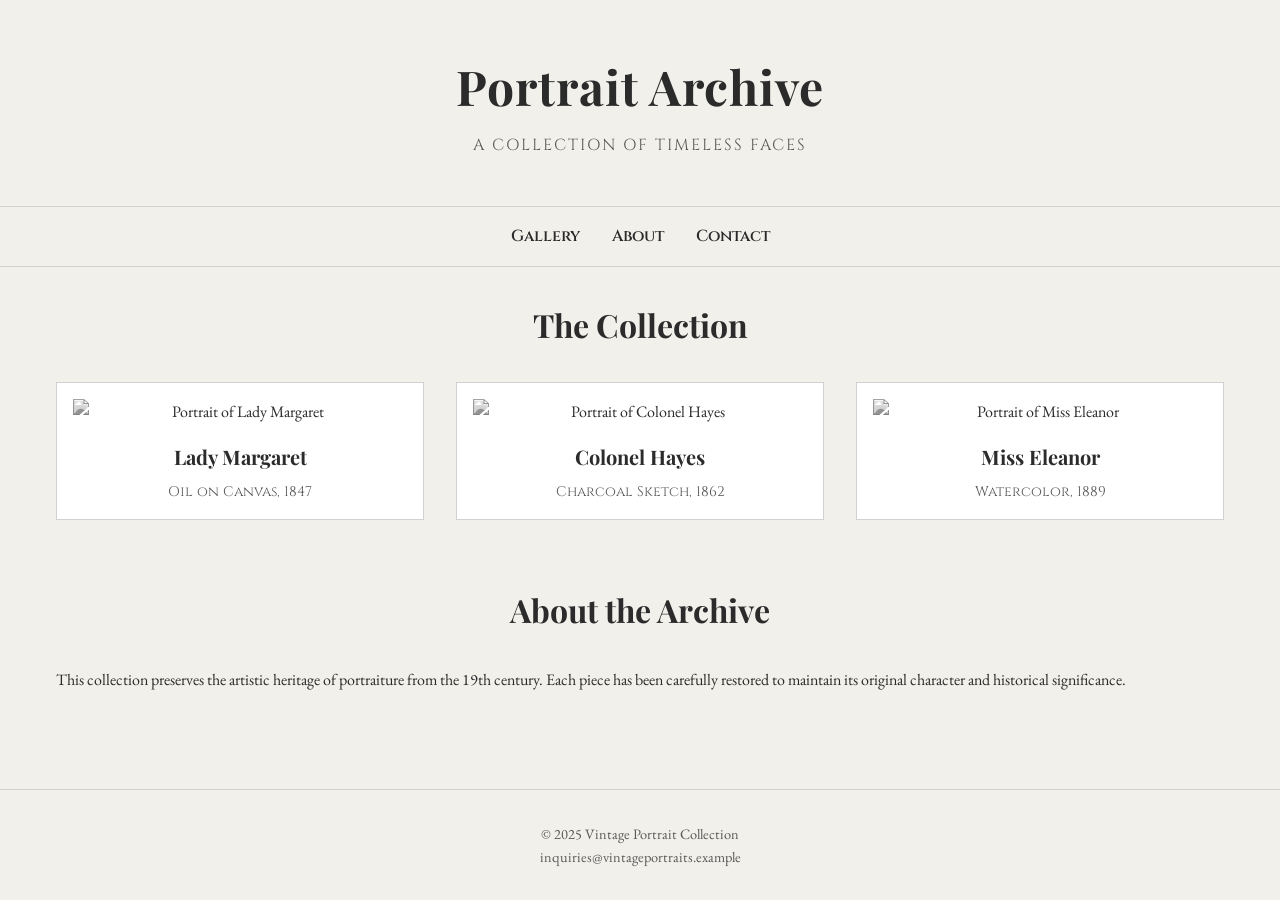
==== vintage/portraits/index.html @ 26192b3a "Add financial and vintage project directories" ====
<!DOCTYPE html>
<html lang="en">
<head>
    <meta charset="UTF-8">
    <meta name="viewport" content="width=device-width, initial-scale=1.0">
    <title>Vintage Portrait Collection</title>
    
    <!-- Google Fonts -->
    <link rel="preconnect" href="https://fonts.googleapis.com">
    <link rel="preconnect" href="https://fonts.gstatic.com" crossorigin>
    <link href="https://fonts.googleapis.com/css2?family=Cinzel:wght@400;600&family=EB+Garamond:wght@400;500&family=Playfair+Display:wght@400;700&display=swap" rel="stylesheet">
    
    <!-- Your Stylesheet -->
    <link rel="stylesheet" href="style.css">
</head>
<body>
    
    <!-- Header Section -->
    <header class="site-header">
        <h1 class="site-title">Portrait Archive</h1>
        <p class="site-tagline">A Collection of Timeless Faces</p>
    </header>

    <!-- Navigation -->
    <nav class="main-nav">
        <ul>
            <li><a href="#gallery">Gallery</a></li>
            <li><a href="#about">About</a></li>
            <li><a href="#contact">Contact</a></li>
        </ul>
    </nav>

    <!-- Main Content -->
    <main class="container">
        
        <!-- Gallery Section -->
        <section id="gallery" class="gallery-section">
            <h2 class="section-title">The Collection</h2>
            
            <div class="portrait-grid">
                
                <!-- Portrait Card 1 -->
                <article class="portrait-card" data-name="Lady Margaret">
                    <div class="image-wrapper">
                        <img src="https://via.placeholder.com/300x400/8C8C8C/F2F0EB?text=Portrait+1" 
                             alt="Portrait of Lady Margaret" 
                             class="portrait-img">
                    </div>
                    <h3 class="portrait-name">Lady Margaret</h3>
                    <p class="portrait-meta">Oil on Canvas, 1847</p>
                </article>

                <!-- Portrait Card 2 -->
                <article class="portrait-card" data-name="Colonel Hayes">
                    <div class="image-wrapper">
                        <img src="https://via.placeholder.com/300x400/8C8C8C/F2F0EB?text=Portrait+2" 
                             alt="Portrait of Colonel Hayes" 
                             class="portrait-img">
                    </div>
                    <h3 class="portrait-name">Colonel Hayes</h3>
                    <p class="portrait-meta">Charcoal Sketch, 1862</p>
                </article>

                <!-- Portrait Card 3 -->
                <article class="portrait-card" data-name="Miss Eleanor">
                    <div class="image-wrapper">
                        <img src="https://via.placeholder.com/300x400/8C8C8C/F2F0EB?text=Portrait+3" 
                             alt="Portrait of Miss Eleanor" 
                             class="portrait-img">
                    </div>
                    <h3 class="portrait-name">Miss Eleanor</h3>
                    <p class="portrait-meta">Watercolor, 1889</p>
                </article>

            </div>
        </section>

        <!-- About Section -->
        <section id="about" class="about-section">
            <h2 class="section-title">About the Archive</h2>
            <p class="body-text">
                This collection preserves the artistic heritage of portraiture from the 19th century. 
                Each piece has been carefully restored to maintain its original character and historical significance.
            </p>
        </section>

    </main>

    <!-- Footer -->
    <footer id="contact" class="site-footer">
        <p>&copy; 2025 Vintage Portrait Collection</p>
        <p class="contact-info">inquiries@vintageportraits.example</p>
    </footer>

    <!-- Your JavaScript -->
    <script src="script.js"></script>
</body>
</html>
---- vintage/portraits/style.css ----
/* INTERVIEW TIP: Mention that using :root variables makes theming 
   and maintenance easier, especially in team environments. */
:root {
    --bg-paper: #F2F0EB;
    --text-primary: #2B2B2B;
    --text-secondary: #595959;
    --border-light: #D1D1D1;
    --accent-hover: #4A4A4A;
    --font-title: 'Playfair Display', serif;
    --font-sub: 'Cinzel', serif;
    --font-body: 'EB Garamond', serif;
}

/* Reset & Base Styles */
* {
    box-sizing: border-box;
    margin: 0;
    padding: 0;
}

body {
    background-color: var(--bg-paper);
    color: var(--text-primary);
    font-family: var(--font-body);
    line-height: 1.6;
    /* INTERVIEW TIP: Mention 'line-height' for readability/accessibility. */
}

/* Header */
.site-header {
    text-align: center;
    padding: 3rem 1rem;
    border-bottom: 1px solid var(--border-light);
}

.site-title {
    font-family: var(--font-title);
    font-size: 3rem;
    font-weight: 700;
    letter-spacing: 1px;
    margin-bottom: 0.5rem;
}

.site-tagline {
    font-family: var(--font-sub);
    color: var(--text-secondary);
    font-size: 1rem;
    text-transform: uppercase;
    letter-spacing: 2px;
}

/* Navigation */
.main-nav {
    text-align: center;
    padding: 1rem 0;
    border-bottom: 1px solid var(--border-light);
}

.main-nav ul {
    list-style: none;
    display: flex;
    justify-content: center;
    gap: 2rem;
    /* INTERVIEW TIP: Mention 'flexbox' for layout alignment. */
}

.main-nav a {
    text-decoration: none;
    color: var(--text-primary);
    font-family: var(--font-sub);
    font-weight: 600;
    transition: color 0.3s ease;
    /* INTERVIEW TIP: Mention 'transition' for smooth UX. */
}

.main-nav a:hover {
    color: var(--accent-hover);
}

/* Main Container */
.container {
    max-width: 1200px;
    margin: 0 auto;
    padding: 2rem 1rem;
}

/* Gallery Grid */
.gallery-section {
    margin-bottom: 4rem;
}

.section-title {
    font-family: var(--font-title);
    text-align: center;
    font-size: 2rem;
    margin-bottom: 2rem;
    position: relative;
}

/* INTERVIEW TIP: Explain why you chose Grid over Flexbox here 
   (2D layout vs 1D layout). */
.portrait-grid {
    display: grid;
    grid-template-columns: repeat(auto-fit, minmax(300px, 1fr));
    gap: 2rem;
    /* INTERVIEW TIP: 'auto-fit' and 'minmax' make this responsive 
       without media queries. */
}

/* Portrait Card */
.portrait-card {
    background: #fff;
    border: 1px solid var(--border-light);
    padding: 1rem;
    text-align: center;
    transition: transform 0.3s ease, box-shadow 0.3s ease;
    cursor: pointer;
}

.portrait-card:hover {
    transform: translateY(-5px);
    box-shadow: 0 10px 20px rgba(0,0,0,0.1);
}

.image-wrapper {
    overflow: hidden;
    margin-bottom: 1rem;
}

.portrait-img {
    width: 100%;
    height: auto;
    display: block;
    filter: grayscale(100%);
    /* INTERVIEW TIP: Mention CSS filters for visual effects 
       instead of editing images in Photoshop. */
    transition: filter 0.3s ease;
}

.portrait-card:hover .portrait-img {
    filter: grayscale(0%);
}

.portrait-name {
    font-family: var(--font-title);
    font-size: 1.25rem;
    margin-bottom: 0.5rem;
}

.portrait-meta {
    font-family: var(--font-sub);
    font-size: 0.875rem;
    color: var(--text-secondary);
}

/* Footer */
.site-footer {
    text-align: center;
    padding: 2rem;
    border-top: 1px solid var(--border-light);
    margin-top: 4rem;
    font-size: 0.9rem;
    color: var(--text-secondary);
}
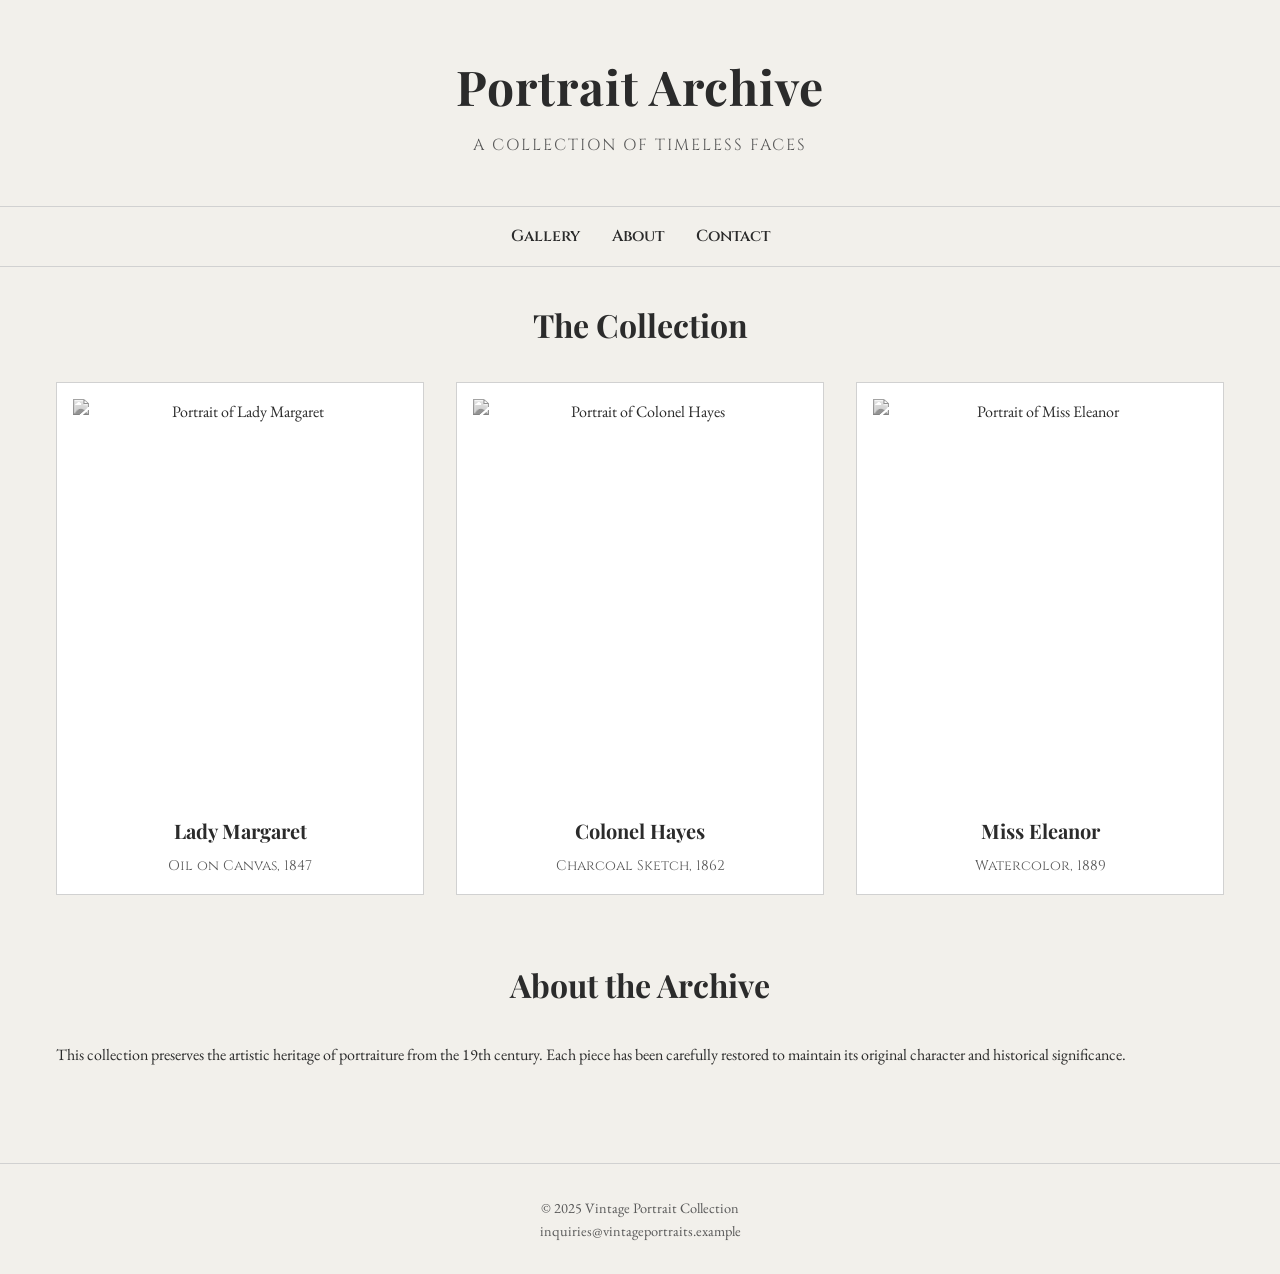
==== commit 9e04bfeb: "Update HTML/CSS layouts and image sizes" ====
--- a/vintage/portraits/index.html
+++ b/vintage/portraits/index.html
@@ -42,7 +42,7 @@
                 <!-- Portrait Card 1 -->
                 <article class="portrait-card" data-name="Lady Margaret">
                     <div class="image-wrapper">
-                        <img src="https://via.placeholder.com/300x400/8C8C8C/F2F0EB?text=Portrait+1" 
+                        <img src="https://images.unsplash.com/photo-1579783902614-a3fb3927b6a5?auto=format&fit=crop&w=600&q=80" 
                              alt="Portrait of Lady Margaret" 
                              class="portrait-img">
                     </div>
@@ -53,7 +53,7 @@
                 <!-- Portrait Card 2 -->
                 <article class="portrait-card" data-name="Colonel Hayes">
                     <div class="image-wrapper">
-                        <img src="https://via.placeholder.com/300x400/8C8C8C/F2F0EB?text=Portrait+2" 
+                        <img src="https://images.unsplash.com/photo-1582555172866-f73bb12a2ab3?auto=format&fit=crop&w=600&q=80" 
                              alt="Portrait of Colonel Hayes" 
                              class="portrait-img">
                     </div>
@@ -64,7 +64,7 @@
                 <!-- Portrait Card 3 -->
                 <article class="portrait-card" data-name="Miss Eleanor">
                     <div class="image-wrapper">
-                        <img src="https://via.placeholder.com/300x400/8C8C8C/F2F0EB?text=Portrait+3" 
+                        <img src="https://images.unsplash.com/photo-1578301978018-3005759f48f7?auto=format&fit=crop&w=600&q=80" 
                              alt="Portrait of Miss Eleanor" 
                              class="portrait-img">
                     </div>
--- a/vintage/portraits/style.css
+++ b/vintage/portraits/style.css
@@ -11,7 +11,7 @@
     --font-body: 'EB Garamond', serif;
 }
 
-/* Reset & Base Styles */
+/* Reset & Base Styles */ 
 * {
     box-sizing: border-box;
     margin: 0;
@@ -89,6 +89,8 @@
     margin-bottom: 4rem;
 }
 
+
+
 .section-title {
     font-family: var(--font-title);
     text-align: center;
@@ -129,13 +131,14 @@
 
 .portrait-img {
     width: 100%;
-    height: auto;
+    height: 25rem;
     display: block;
     filter: grayscale(100%);
     /* INTERVIEW TIP: Mention CSS filters for visual effects 
        instead of editing images in Photoshop. */
     transition: filter 0.3s ease;
 }
+
 
 .portrait-card:hover .portrait-img {
     filter: grayscale(0%);
